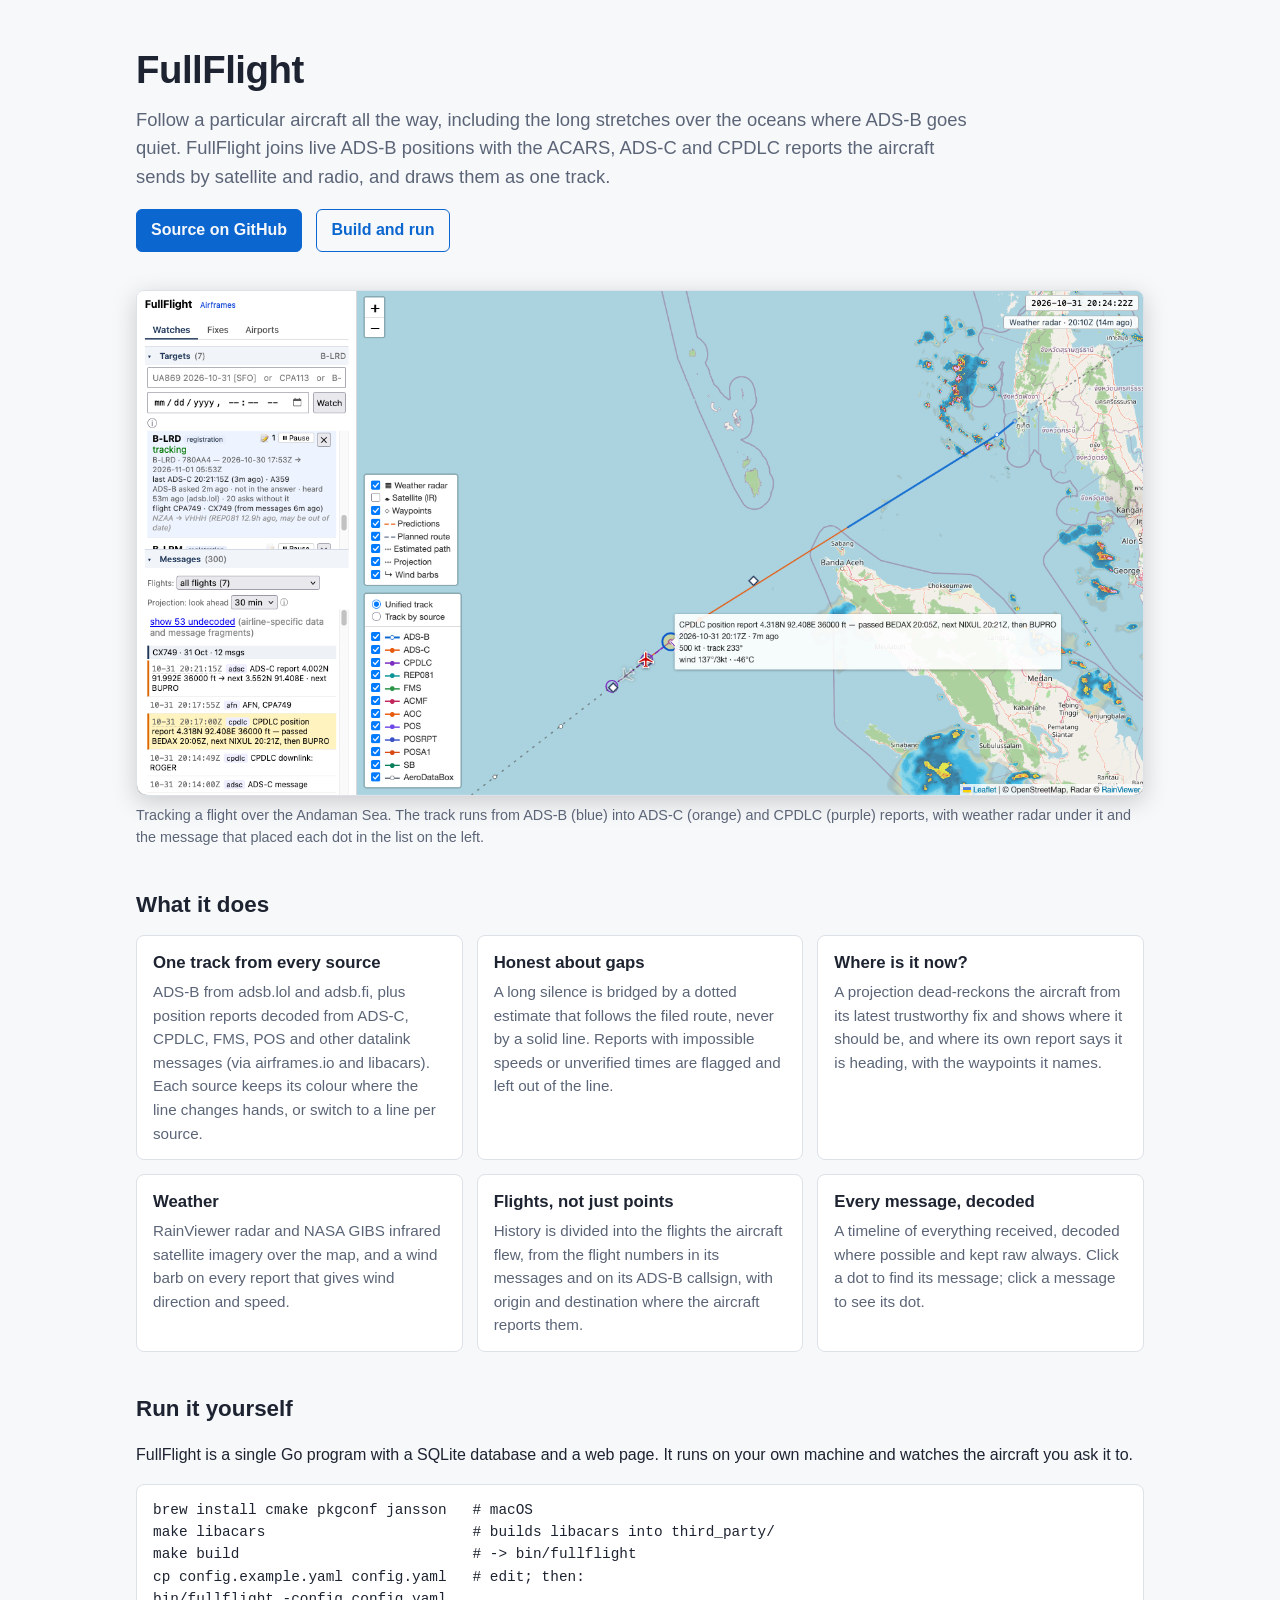
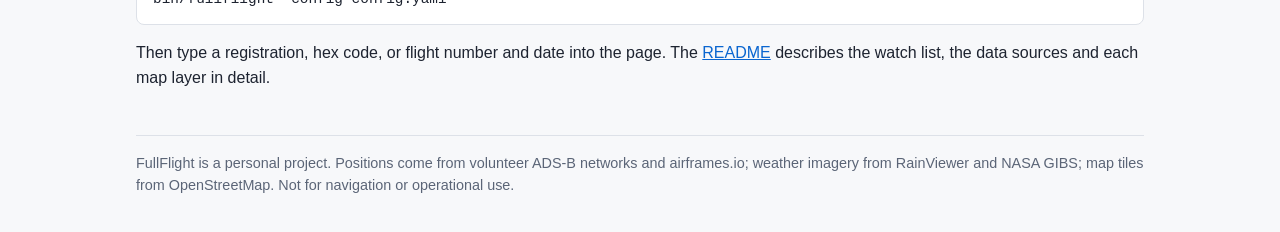
==== docs/index.html @ 79977334 "Home page for GitHub Pages (docs/index.html) with a screenshot, linked from the README Co-Authored-B" ====
<!doctype html>
<html lang="en">
<head>
<meta charset="utf-8">
<meta name="viewport" content="width=device-width, initial-scale=1">
<title>FullFlight</title>
<meta name="description" content="A self-hosted tracker that follows specific aircraft by combining live ADS-B positions with ACARS, ADS-C and CPDLC datalink messages, so a flight stays on the map over the oceans.">
<meta property="og:title" content="FullFlight">
<meta property="og:description" content="Follow an aircraft by ADS-B and by the datalink reports it sends where ADS-B cannot see it.">
<meta property="og:image" content="screenshot.png">
<style>
  :root {
    --bg: #f7f8fa; --fg: #1d2330; --muted: #5b6577; --card: #fff; --line: #dde1e8; --accent: #0b66d0;
  }
  @media (prefers-color-scheme: dark) {
    :root { --bg: #12161d; --fg: #e6e9ef; --muted: #9aa4b5; --card: #1a2029; --line: #2b3340; --accent: #6aa8f5; }
  }
  * { box-sizing: border-box; }
  body { margin: 0; background: var(--bg); color: var(--fg); font: 16px/1.55 -apple-system, BlinkMacSystemFont, "Segoe UI", Roboto, Helvetica, Arial, sans-serif; }
  a { color: var(--accent); }
  .wrap { max-width: 1040px; margin: 0 auto; padding: 0 16px; }
  header { padding: 40px 0 8px; }
  h1 { font-size: 2.4rem; margin: 0 0 6px; letter-spacing: -.5px; }
  .lede { font-size: 1.15rem; color: var(--muted); max-width: 46em; margin: 0 0 18px; }
  .links a { display: inline-block; margin: 0 10px 8px 0; padding: 8px 14px; border: 1px solid var(--accent); border-radius: 6px; text-decoration: none; font-weight: 600; }
  .links a.primary { background: var(--accent); color: var(--bg); }
  .shot { margin: 22px 0 8px; }
  .shot img { display: block; width: 100%; height: auto; border: 1px solid var(--line); border-radius: 8px; box-shadow: 0 6px 24px rgba(0,0,0,.18); }
  .shot figcaption { color: var(--muted); font-size: .9rem; margin-top: 8px; }
  h2 { margin: 40px 0 12px; font-size: 1.4rem; }
  .grid { display: grid; grid-template-columns: repeat(auto-fit, minmax(280px, 1fr)); gap: 14px; }
  .card { background: var(--card); border: 1px solid var(--line); border-radius: 8px; padding: 14px 16px; }
  .card h3 { margin: 0 0 4px; font-size: 1.05rem; }
  .card p { margin: 0; color: var(--muted); font-size: .95rem; }
  pre { background: var(--card); border: 1px solid var(--line); border-radius: 8px; padding: 14px 16px; overflow-x: auto; font-size: .9rem; }
  footer { margin: 44px 0 36px; padding-top: 16px; border-top: 1px solid var(--line); color: var(--muted); font-size: .9rem; }
</style>
</head>
<body>
<div class="wrap">
  <header>
    <h1>FullFlight</h1>
    <p class="lede">Follow a particular aircraft all the way, including the long stretches over the oceans where ADS-B goes quiet. FullFlight joins live ADS-B positions with the ACARS, ADS-C and CPDLC reports the aircraft sends by satellite and radio, and draws them as one track.</p>
    <div class="links">
      <a class="primary" href="https://github.com/avanha/FullFlight">Source on GitHub</a>
      <a href="https://github.com/avanha/FullFlight#build-and-run">Build and run</a>
    </div>
  </header>

  <figure class="shot">
    <img src="screenshot.png" alt="FullFlight tracking an Airbus A359 over the Andaman Sea: a unified track changing from ADS-B blue to ADS-C orange and CPDLC purple, a hovered CPDLC position report, weather radar, and the legend and message list.">
    <figcaption>Tracking a flight over the Andaman Sea. The track runs from ADS-B (blue) into ADS-C (orange) and CPDLC (purple) reports, with weather radar under it and the message that placed each dot in the list on the left.</figcaption>
  </figure>

  <h2>What it does</h2>
  <div class="grid">
    <div class="card"><h3>One track from every source</h3><p>ADS-B from adsb.lol and adsb.fi, plus position reports decoded from ADS-C, CPDLC, FMS, POS and other datalink messages (via airframes.io and libacars). Each source keeps its colour where the line changes hands, or switch to a line per source.</p></div>
    <div class="card"><h3>Honest about gaps</h3><p>A long silence is bridged by a dotted estimate that follows the filed route, never by a solid line. Reports with impossible speeds or unverified times are flagged and left out of the line.</p></div>
    <div class="card"><h3>Where is it now?</h3><p>A projection dead-reckons the aircraft from its latest trustworthy fix and shows where it should be, and where its own report says it is heading, with the waypoints it names.</p></div>
    <div class="card"><h3>Weather</h3><p>RainViewer radar and NASA GIBS infrared satellite imagery over the map, and a wind barb on every report that gives wind direction and speed.</p></div>
    <div class="card"><h3>Flights, not just points</h3><p>History is divided into the flights the aircraft flew, from the flight numbers in its messages and on its ADS-B callsign, with origin and destination where the aircraft reports them.</p></div>
    <div class="card"><h3>Every message, decoded</h3><p>A timeline of everything received, decoded where possible and kept raw always. Click a dot to find its message; click a message to see its dot.</p></div>
  </div>

  <h2>Run it yourself</h2>
  <p>FullFlight is a single Go program with a SQLite database and a web page. It runs on your own machine and watches the aircraft you ask it to.</p>
<pre>brew install cmake pkgconf jansson   # macOS
make libacars                        # builds libacars into third_party/
make build                           # -> bin/fullflight
cp config.example.yaml config.yaml   # edit; then:
bin/fullflight -config config.yaml</pre>
  <p>Then type a registration, hex code, or flight number and date into the page. The <a href="https://github.com/avanha/FullFlight#readme">README</a> describes the watch list, the data sources and each map layer in detail.</p>

  <footer>
    FullFlight is a personal project. Positions come from volunteer ADS-B networks and airframes.io; weather imagery from RainViewer and NASA GIBS; map tiles from OpenStreetMap. Not for navigation or operational use.
  </footer>
</div>
</body>
</html>
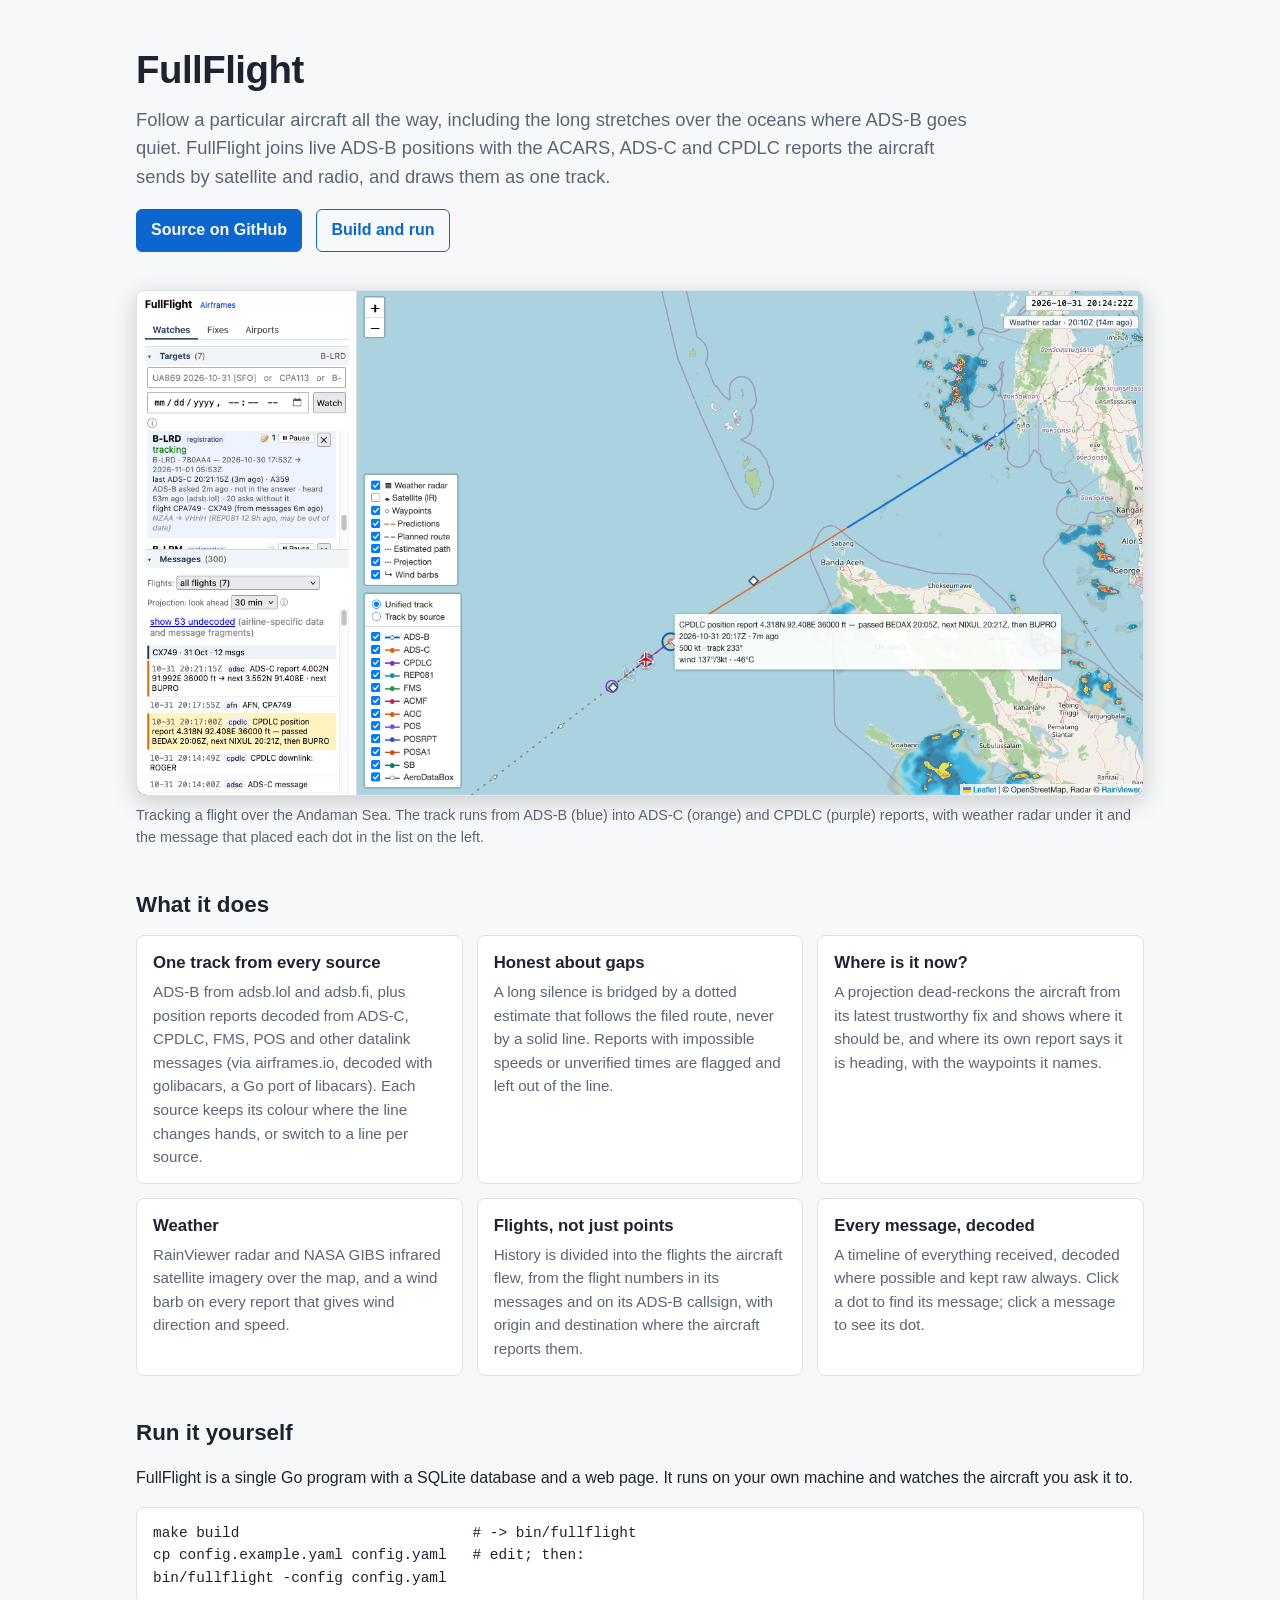
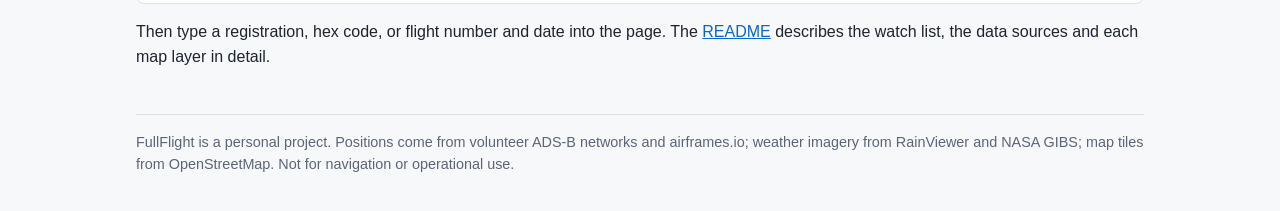
==== commit 5c194d66: "Remove the C build of libacars: build with Go alone, and update the README, home page, AGENTS.md and" ====
--- a/docs/index.html
+++ b/docs/index.html
@@ -54,7 +54,7 @@
 
   <h2>What it does</h2>
   <div class="grid">
-    <div class="card"><h3>One track from every source</h3><p>ADS-B from adsb.lol and adsb.fi, plus position reports decoded from ADS-C, CPDLC, FMS, POS and other datalink messages (via airframes.io and libacars). Each source keeps its colour where the line changes hands, or switch to a line per source.</p></div>
+    <div class="card"><h3>One track from every source</h3><p>ADS-B from adsb.lol and adsb.fi, plus position reports decoded from ADS-C, CPDLC, FMS, POS and other datalink messages (via airframes.io, decoded with golibacars, a Go port of libacars). Each source keeps its colour where the line changes hands, or switch to a line per source.</p></div>
     <div class="card"><h3>Honest about gaps</h3><p>A long silence is bridged by a dotted estimate that follows the filed route, never by a solid line. Reports with impossible speeds or unverified times are flagged and left out of the line.</p></div>
     <div class="card"><h3>Where is it now?</h3><p>A projection dead-reckons the aircraft from its latest trustworthy fix and shows where it should be, and where its own report says it is heading, with the waypoints it names.</p></div>
     <div class="card"><h3>Weather</h3><p>RainViewer radar and NASA GIBS infrared satellite imagery over the map, and a wind barb on every report that gives wind direction and speed.</p></div>
@@ -64,9 +64,7 @@
 
   <h2>Run it yourself</h2>
   <p>FullFlight is a single Go program with a SQLite database and a web page. It runs on your own machine and watches the aircraft you ask it to.</p>
-<pre>brew install cmake pkgconf jansson   # macOS
-make libacars                        # builds libacars into third_party/
-make build                           # -> bin/fullflight
+<pre>make build                           # -> bin/fullflight
 cp config.example.yaml config.yaml   # edit; then:
 bin/fullflight -config config.yaml</pre>
   <p>Then type a registration, hex code, or flight number and date into the page. The <a href="https://github.com/avanha/FullFlight#readme">README</a> describes the watch list, the data sources and each map layer in detail.</p>
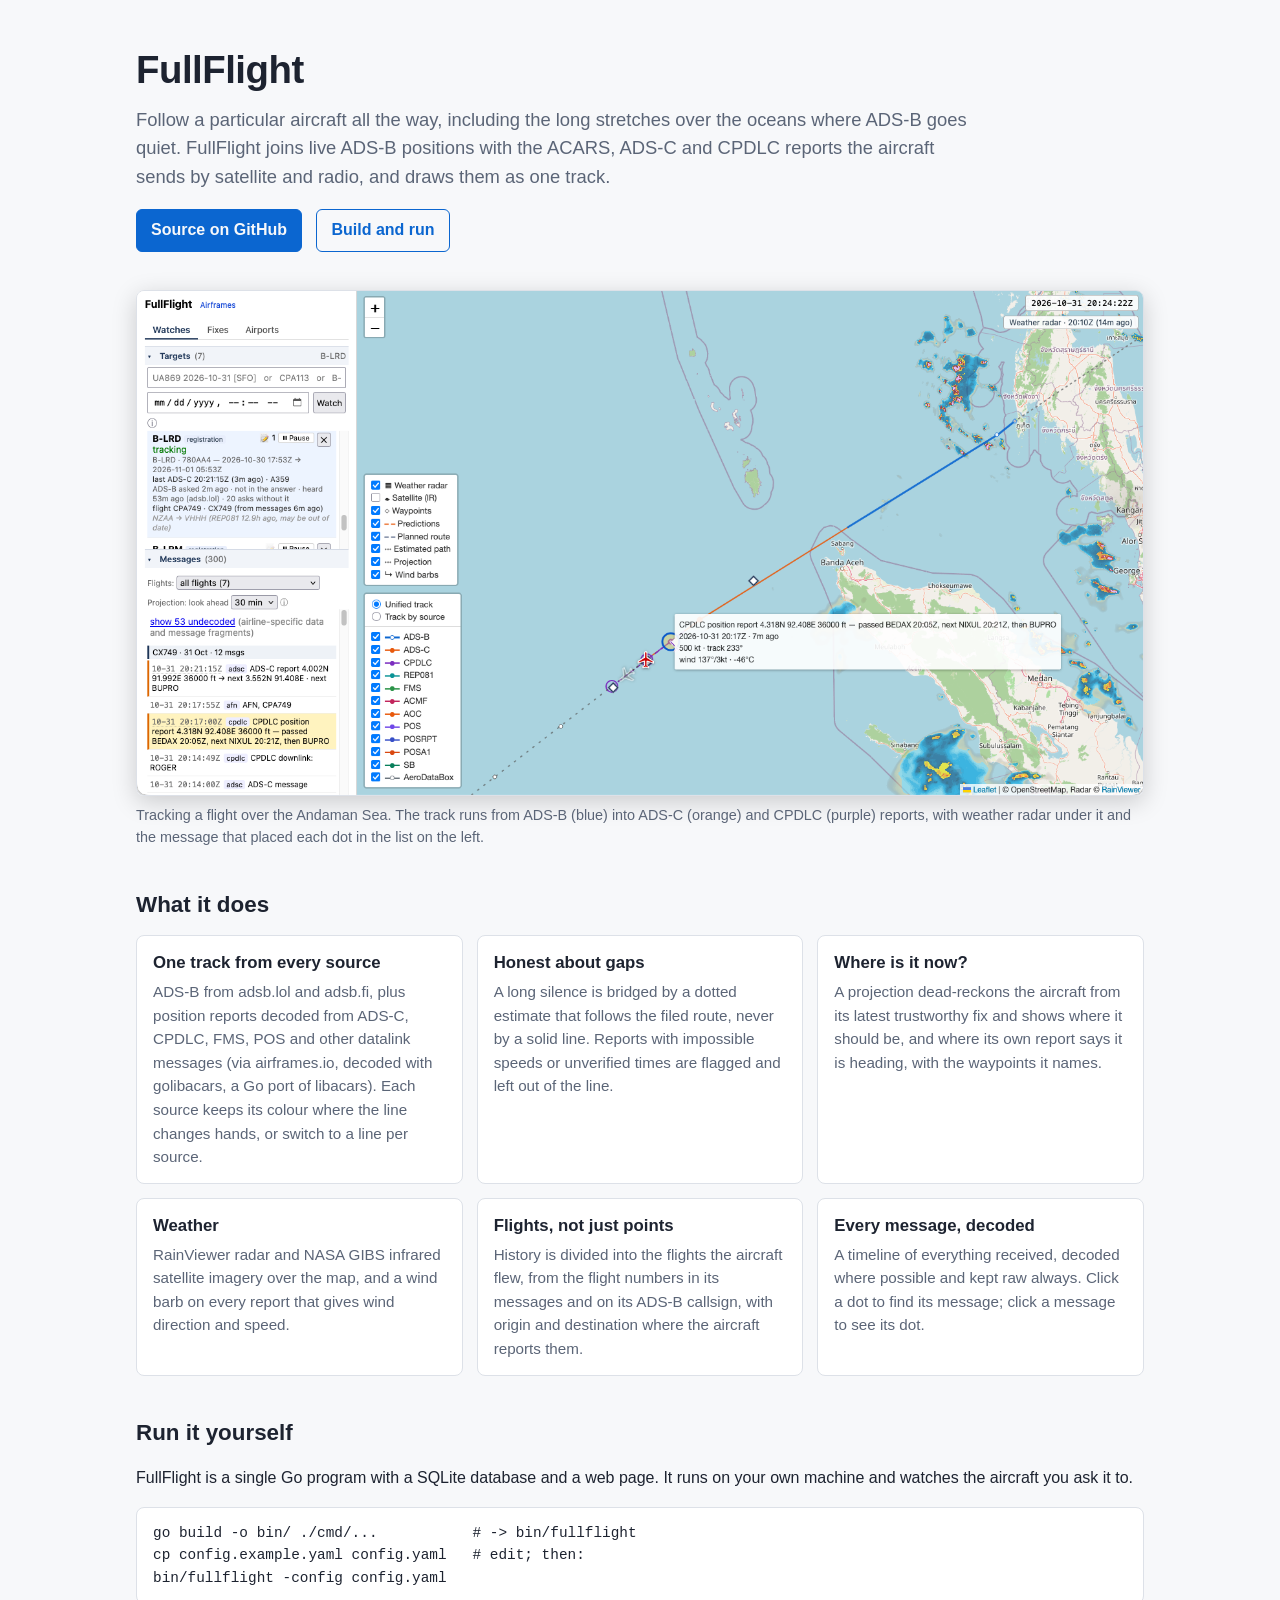
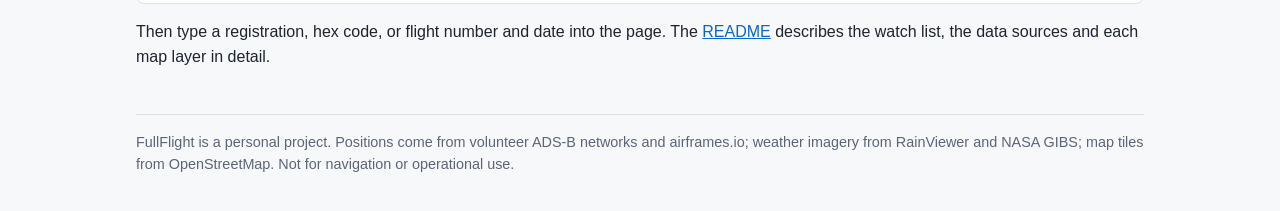
==== commit e04da5e3: "Drop the Makefile: fullflight -fetch-navdata downloads the waypoint database, and the version comes " ====
--- a/docs/index.html
+++ b/docs/index.html
@@ -64,7 +64,7 @@
 
   <h2>Run it yourself</h2>
   <p>FullFlight is a single Go program with a SQLite database and a web page. It runs on your own machine and watches the aircraft you ask it to.</p>
-<pre>make build                           # -> bin/fullflight
+<pre>go build -o bin/ ./cmd/...           # -> bin/fullflight
 cp config.example.yaml config.yaml   # edit; then:
 bin/fullflight -config config.yaml</pre>
   <p>Then type a registration, hex code, or flight number and date into the page. The <a href="https://github.com/avanha/FullFlight#readme">README</a> describes the watch list, the data sources and each map layer in detail.</p>
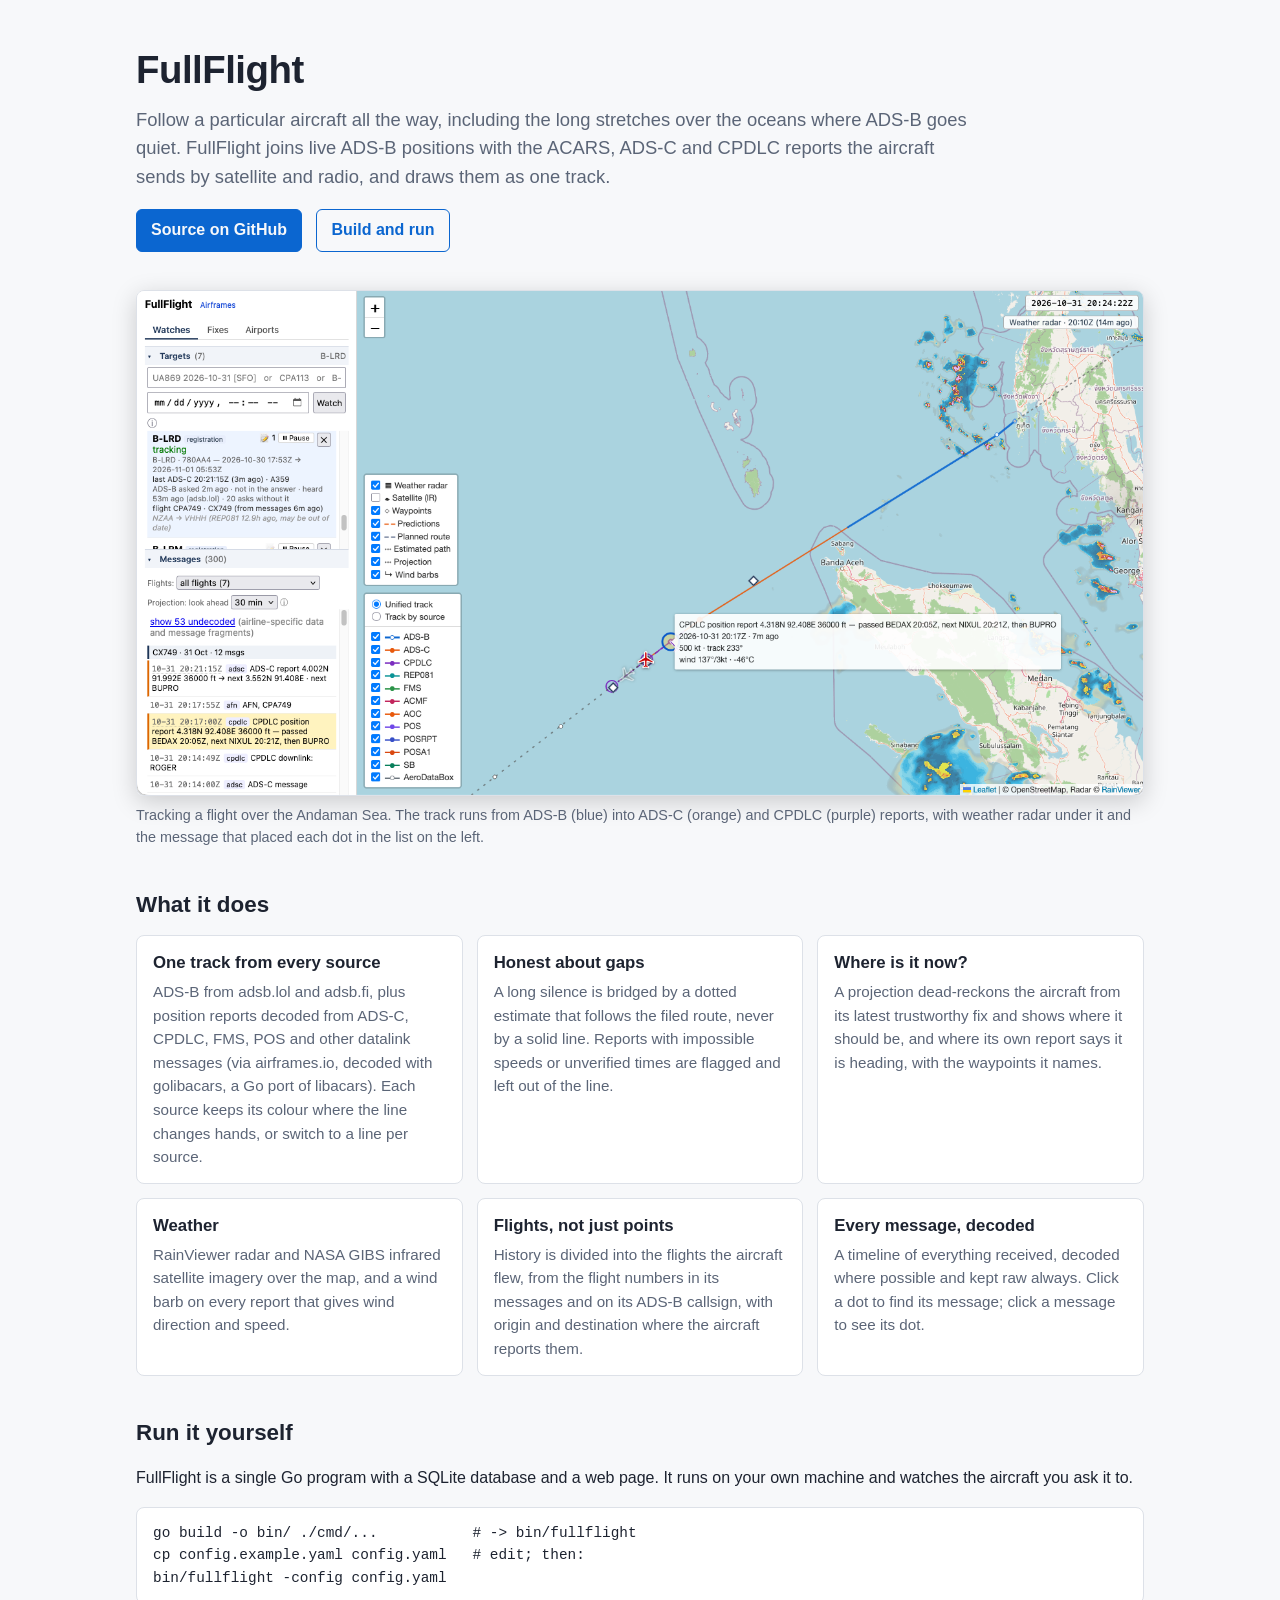
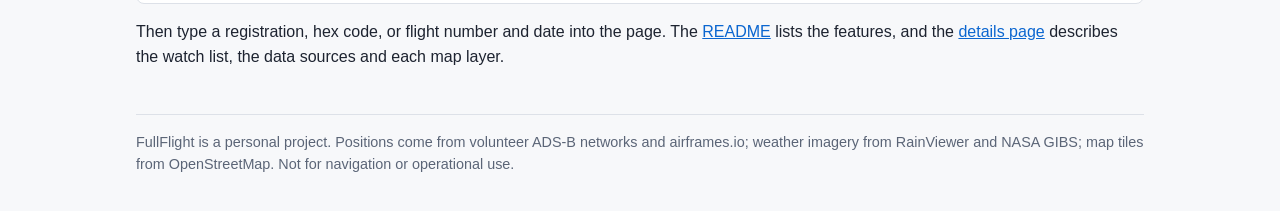
==== commit 8cd8ef6b: "Make the README a summary of the features that links to docs/details.md, which holds the full descri" ====
--- a/docs/index.html
+++ b/docs/index.html
@@ -67,7 +67,7 @@
 <pre>go build -o bin/ ./cmd/...           # -> bin/fullflight
 cp config.example.yaml config.yaml   # edit; then:
 bin/fullflight -config config.yaml</pre>
-  <p>Then type a registration, hex code, or flight number and date into the page. The <a href="https://github.com/avanha/FullFlight#readme">README</a> describes the watch list, the data sources and each map layer in detail.</p>
+  <p>Then type a registration, hex code, or flight number and date into the page. The <a href="https://github.com/avanha/FullFlight#readme">README</a> lists the features, and the <a href="https://github.com/avanha/FullFlight/blob/main/docs/details.md">details page</a> describes the watch list, the data sources and each map layer.</p>
 
   <footer>
     FullFlight is a personal project. Positions come from volunteer ADS-B networks and airframes.io; weather imagery from RainViewer and NASA GIBS; map tiles from OpenStreetMap. Not for navigation or operational use.
